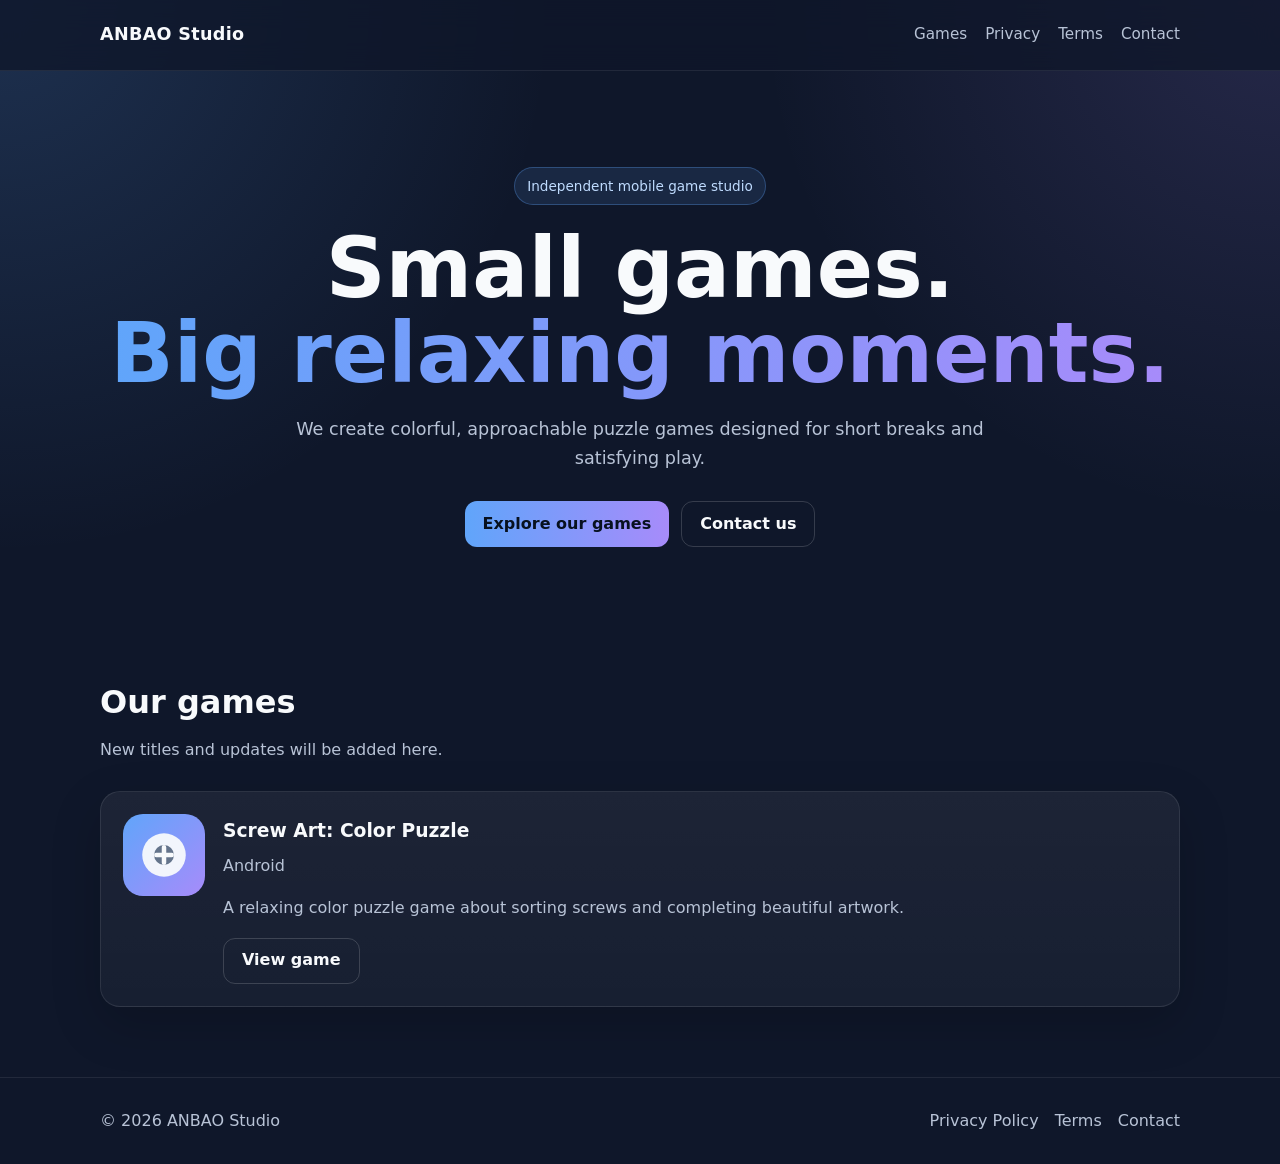
==== index.html @ 6f1c0e76 "Add files via upload" ====
<!doctype html>
<html lang="en">
<head>
  <meta charset="utf-8">
  <meta name="viewport" content="width=device-width,initial-scale=1">
  <meta name="description" content="ANBAO Studio creates relaxing mobile puzzle games.">
  <title>ANBAO Studio</title>
  <link rel="stylesheet" href="assets/style.css">
  <script src="config.js"></script>
</head>
<body>
<header>
  <div class="wrap nav">
    <a class="brand" href="index.html" data-studio>ANBAO Studio</a>
    <nav>
      <a href="index.html#games-section">Games</a>
      <a href="privacy.html">Privacy</a>
      <a href="terms.html">Terms</a>
      <a href="contact.html">Contact</a>
    </nav>
  </div>
</header>
<main>
  <section class="hero">
    <div class="wrap">
      <span class="badge">Independent mobile game studio</span>
      <h1>Small games.<br><span class="gradient">Big relaxing moments.</span></h1>
      <p class="lead">We create colorful, approachable puzzle games designed for short breaks and satisfying play.</p>
      <div class="actions">
        <a class="btn" href="#games-section">Explore our games</a>
        <a class="btn secondary" href="contact.html">Contact us</a>
      </div>
    </div>
  </section>

  <section id="games-section">
    <div class="wrap">
      <h2 class="section-title">Our games</h2>
      <p class="section-sub">New titles and updates will be added here.</p>
      <div class="grid" id="games"></div>
    </div>
  </section>
</main>
<footer>
  <div class="wrap footer-row">
    <div>© <span data-year></span> <span data-studio>ANBAO Studio</span></div>
    <div class="footer-links">
      <a href="privacy.html">Privacy Policy</a>
      <a href="terms.html">Terms</a>
      <a href="contact.html">Contact</a>
    </div>
  </div>
</footer>
<script src="assets/main.js"></script>
</body>
</html>
---- assets/style.css ----
:root{
  --bg:#0f172a;
  --card:#172033;
  --soft:#23304a;
  --text:#f8fafc;
  --muted:#b8c3d6;
  --accent:#60a5fa;
  --accent2:#a78bfa;
  --max:1080px;
}
*{box-sizing:border-box}
html{scroll-behavior:smooth}
body{
  margin:0;
  font-family:Inter,ui-sans-serif,system-ui,-apple-system,BlinkMacSystemFont,"Segoe UI",sans-serif;
  background:
    radial-gradient(circle at top left,rgba(96,165,250,.18),transparent 32%),
    radial-gradient(circle at top right,rgba(167,139,250,.15),transparent 30%),
    var(--bg);
  color:var(--text);
  line-height:1.65;
}
a{color:inherit}
.wrap{width:min(calc(100% - 32px),var(--max));margin:auto}
header{
  position:sticky;top:0;z-index:10;
  backdrop-filter:blur(14px);
  background:rgba(15,23,42,.78);
  border-bottom:1px solid rgba(255,255,255,.08);
}
.nav{display:flex;align-items:center;justify-content:space-between;min-height:70px;gap:20px}
.brand{font-weight:800;text-decoration:none;font-size:1.1rem;letter-spacing:.3px}
nav{display:flex;gap:18px;flex-wrap:wrap}
nav a{text-decoration:none;color:var(--muted);font-size:.95rem}
nav a:hover{color:var(--text)}
.hero{padding:96px 0 72px;text-align:center}
.badge{
  display:inline-block;padding:7px 12px;border-radius:999px;
  background:rgba(96,165,250,.12);border:1px solid rgba(96,165,250,.3);
  color:#bfdbfe;font-size:.85rem
}
h1{font-size:clamp(2.5rem,7vw,5.2rem);line-height:1.02;margin:22px 0 18px}
.gradient{
  background:linear-gradient(90deg,var(--accent),var(--accent2));
  -webkit-background-clip:text;background-clip:text;color:transparent
}
.lead{max-width:720px;margin:0 auto;color:var(--muted);font-size:1.1rem}
.actions{display:flex;justify-content:center;gap:12px;flex-wrap:wrap;margin-top:28px}
.btn{
  display:inline-flex;align-items:center;justify-content:center;
  min-height:46px;padding:0 18px;border-radius:12px;text-decoration:none;font-weight:700;
  background:linear-gradient(90deg,var(--accent),var(--accent2));color:#07111f
}
.btn.secondary{background:transparent;color:var(--text);border:1px solid rgba(255,255,255,.16)}
section{padding:30px 0 70px}
.section-title{font-size:2rem;margin-bottom:8px}
.section-sub{color:var(--muted);margin-top:0}
.grid{display:grid;grid-template-columns:repeat(auto-fit,minmax(260px,1fr));gap:20px;margin-top:28px}
.card{
  background:linear-gradient(180deg,rgba(255,255,255,.06),rgba(255,255,255,.035));
  border:1px solid rgba(255,255,255,.09);
  border-radius:20px;padding:22px;box-shadow:0 18px 50px rgba(0,0,0,.18)
}
.game-card{display:flex;gap:18px;align-items:flex-start}
.game-icon{width:82px;height:82px;border-radius:20px;flex:0 0 auto}
.game-card h3{margin:2px 0 6px}
.muted{color:var(--muted)}
.page{padding:58px 0 90px}
.page h1{font-size:clamp(2.2rem,6vw,4rem);text-align:left}
.prose{max-width:820px}
.prose h2{margin-top:34px}
.prose p,.prose li{color:var(--muted)}
.code{
  background:#0b1220;border:1px solid rgba(255,255,255,.1);
  padding:14px;border-radius:12px;overflow:auto;font-family:ui-monospace,monospace
}
footer{border-top:1px solid rgba(255,255,255,.08);padding:30px 0;color:var(--muted)}
.footer-row{display:flex;justify-content:space-between;gap:20px;flex-wrap:wrap}
.footer-links{display:flex;gap:16px;flex-wrap:wrap}
.footer-links a{text-decoration:none}
.notice{
  padding:14px 16px;border-radius:14px;background:rgba(250,204,21,.08);
  border:1px solid rgba(250,204,21,.25);color:#fde68a
}
@media(max-width:640px){
  .nav{align-items:flex-start;padding:16px 0}
  nav{justify-content:flex-end}
  .hero{padding-top:72px}
}
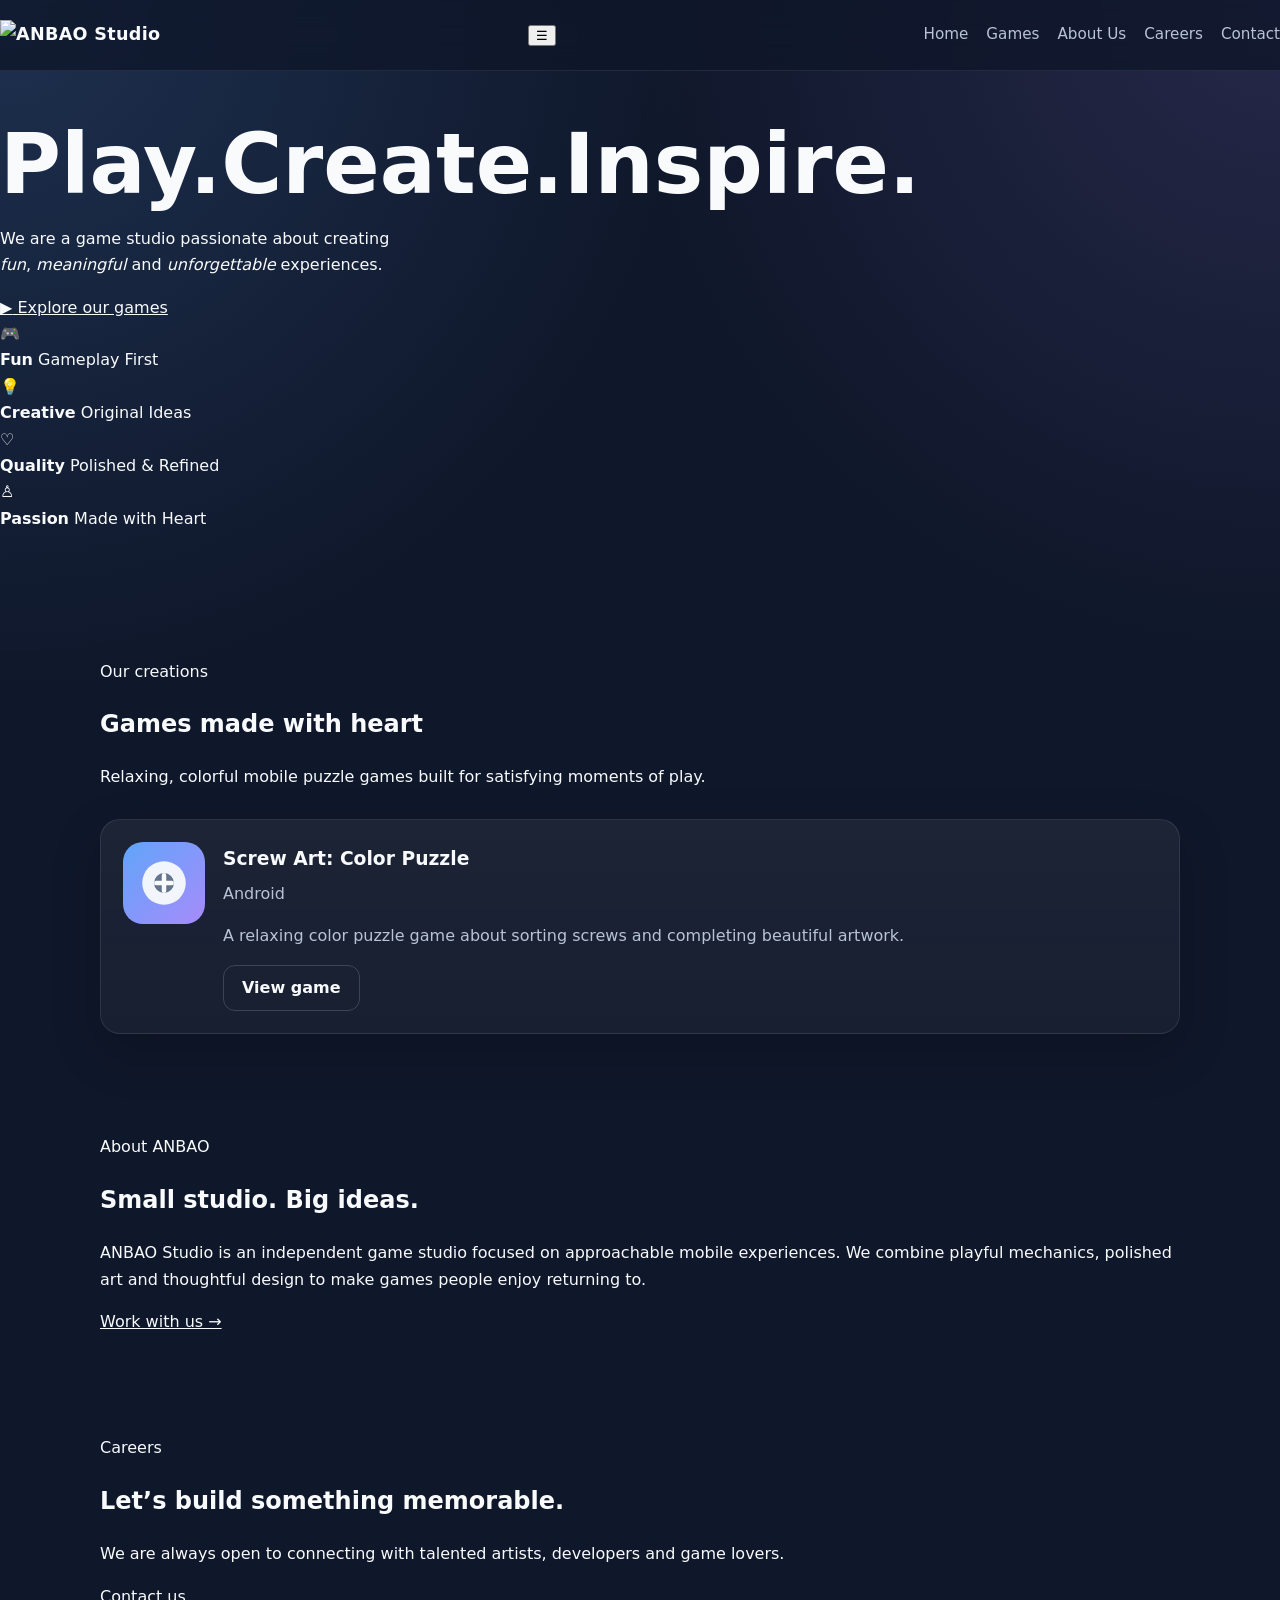
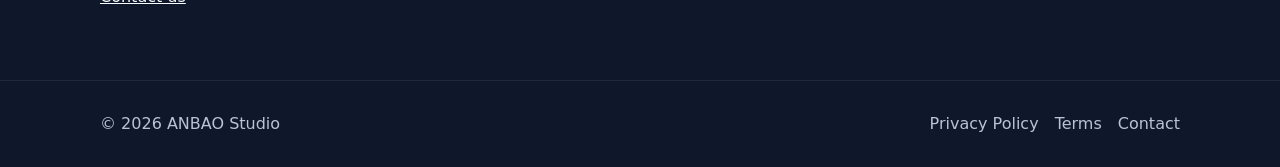
==== commit 1d846b10: "Add files via upload" ====
--- a/index.html
+++ b/index.html
@@ -3,44 +3,101 @@
 <head>
   <meta charset="utf-8">
   <meta name="viewport" content="width=device-width,initial-scale=1">
-  <meta name="description" content="ANBAO Studio creates relaxing mobile puzzle games.">
-  <title>ANBAO Studio</title>
+  <meta name="description" content="ANBAO Studio creates fun, meaningful and unforgettable mobile game experiences.">
+  <title>ANBAO Studio — Play. Create. Inspire.</title>
   <link rel="stylesheet" href="assets/style.css">
   <script src="config.js"></script>
 </head>
-<body>
-<header>
-  <div class="wrap nav">
-    <a class="brand" href="index.html" data-studio>ANBAO Studio</a>
-    <nav>
-      <a href="index.html#games-section">Games</a>
-      <a href="privacy.html">Privacy</a>
-      <a href="terms.html">Terms</a>
+<body class="home-page">
+<header class="site-header">
+  <div class="wide-wrap nav">
+    <a class="brand brand-image" href="index.html" aria-label="ANBAO Studio home">
+      <img src="assets/anbao-logo-banner.jpg" alt="ANBAO Studio">
+    </a>
+    <button class="menu-toggle" type="button" aria-label="Open menu" aria-expanded="false">☰</button>
+    <nav class="main-nav" aria-label="Main navigation">
+      <a class="active" href="#home">Home</a>
+      <a href="#games-section">Games</a>
+      <a href="#about">About Us</a>
+      <a href="#careers">Careers</a>
       <a href="contact.html">Contact</a>
     </nav>
   </div>
 </header>
+
 <main>
-  <section class="hero">
-    <div class="wrap">
-      <span class="badge">Independent mobile game studio</span>
-      <h1>Small games.<br><span class="gradient">Big relaxing moments.</span></h1>
-      <p class="lead">We create colorful, approachable puzzle games designed for short breaks and satisfying play.</p>
-      <div class="actions">
-        <a class="btn" href="#games-section">Explore our games</a>
-        <a class="btn secondary" href="contact.html">Contact us</a>
+  <section class="studio-hero" id="home">
+    <div class="wide-wrap hero-layout">
+      <div class="hero-copy">
+        <h1><span>Play.</span><strong>Create.</strong><span>Inspire.</span></h1>
+        <p>We are a game studio passionate about creating<br><em>fun</em>, <em>meaningful</em> and <em>unforgettable</em> experiences.</p>
+        <a class="gold-button" href="#games-section"><span class="play-icon">▶</span> Explore our games</a>
+
+        <div class="values" aria-label="Studio values">
+          <div class="value-item">
+            <div class="value-icon">🎮</div>
+            <b>Fun</b>
+            <span>Gameplay First</span>
+          </div>
+          <div class="value-item">
+            <div class="value-icon">💡</div>
+            <b>Creative</b>
+            <span>Original Ideas</span>
+          </div>
+          <div class="value-item">
+            <div class="value-icon">♡</div>
+            <b>Quality</b>
+            <span>Polished & Refined</span>
+          </div>
+          <div class="value-item">
+            <div class="value-icon">♙</div>
+            <b>Passion</b>
+            <span>Made with Heart</span>
+          </div>
+        </div>
+      </div>
+      <div class="hero-visual" aria-hidden="true">
+        <img src="assets/hero-art.jpg" alt="">
       </div>
     </div>
   </section>
 
-  <section id="games-section">
+  <section class="content-section games-section" id="games-section">
     <div class="wrap">
-      <h2 class="section-title">Our games</h2>
-      <p class="section-sub">New titles and updates will be added here.</p>
+      <div class="section-heading">
+        <span class="eyebrow">Our creations</span>
+        <h2>Games made with heart</h2>
+        <p>Relaxing, colorful mobile puzzle games built for satisfying moments of play.</p>
+      </div>
       <div class="grid" id="games"></div>
     </div>
   </section>
+
+  <section class="content-section about-section" id="about">
+    <div class="wrap two-column">
+      <div>
+        <span class="eyebrow">About ANBAO</span>
+        <h2>Small studio. Big ideas.</h2>
+      </div>
+      <div>
+        <p>ANBAO Studio is an independent game studio focused on approachable mobile experiences. We combine playful mechanics, polished art and thoughtful design to make games people enjoy returning to.</p>
+        <a class="text-link" href="contact.html">Work with us →</a>
+      </div>
+    </div>
+  </section>
+
+  <section class="content-section careers-section" id="careers">
+    <div class="wrap career-card">
+      <div>
+        <span class="eyebrow">Careers</span>
+        <h2>Let’s build something memorable.</h2>
+        <p>We are always open to connecting with talented artists, developers and game lovers.</p>
+      </div>
+      <a class="gold-button" href="contact.html">Contact us</a>
+    </div>
+  </section>
 </main>
+
 <footer>
   <div class="wrap footer-row">
     <div>© <span data-year></span> <span data-studio>ANBAO Studio</span></div>
@@ -53,4 +110,4 @@
 </footer>
 <script src="assets/main.js"></script>
 </body>
-</html>+</html>
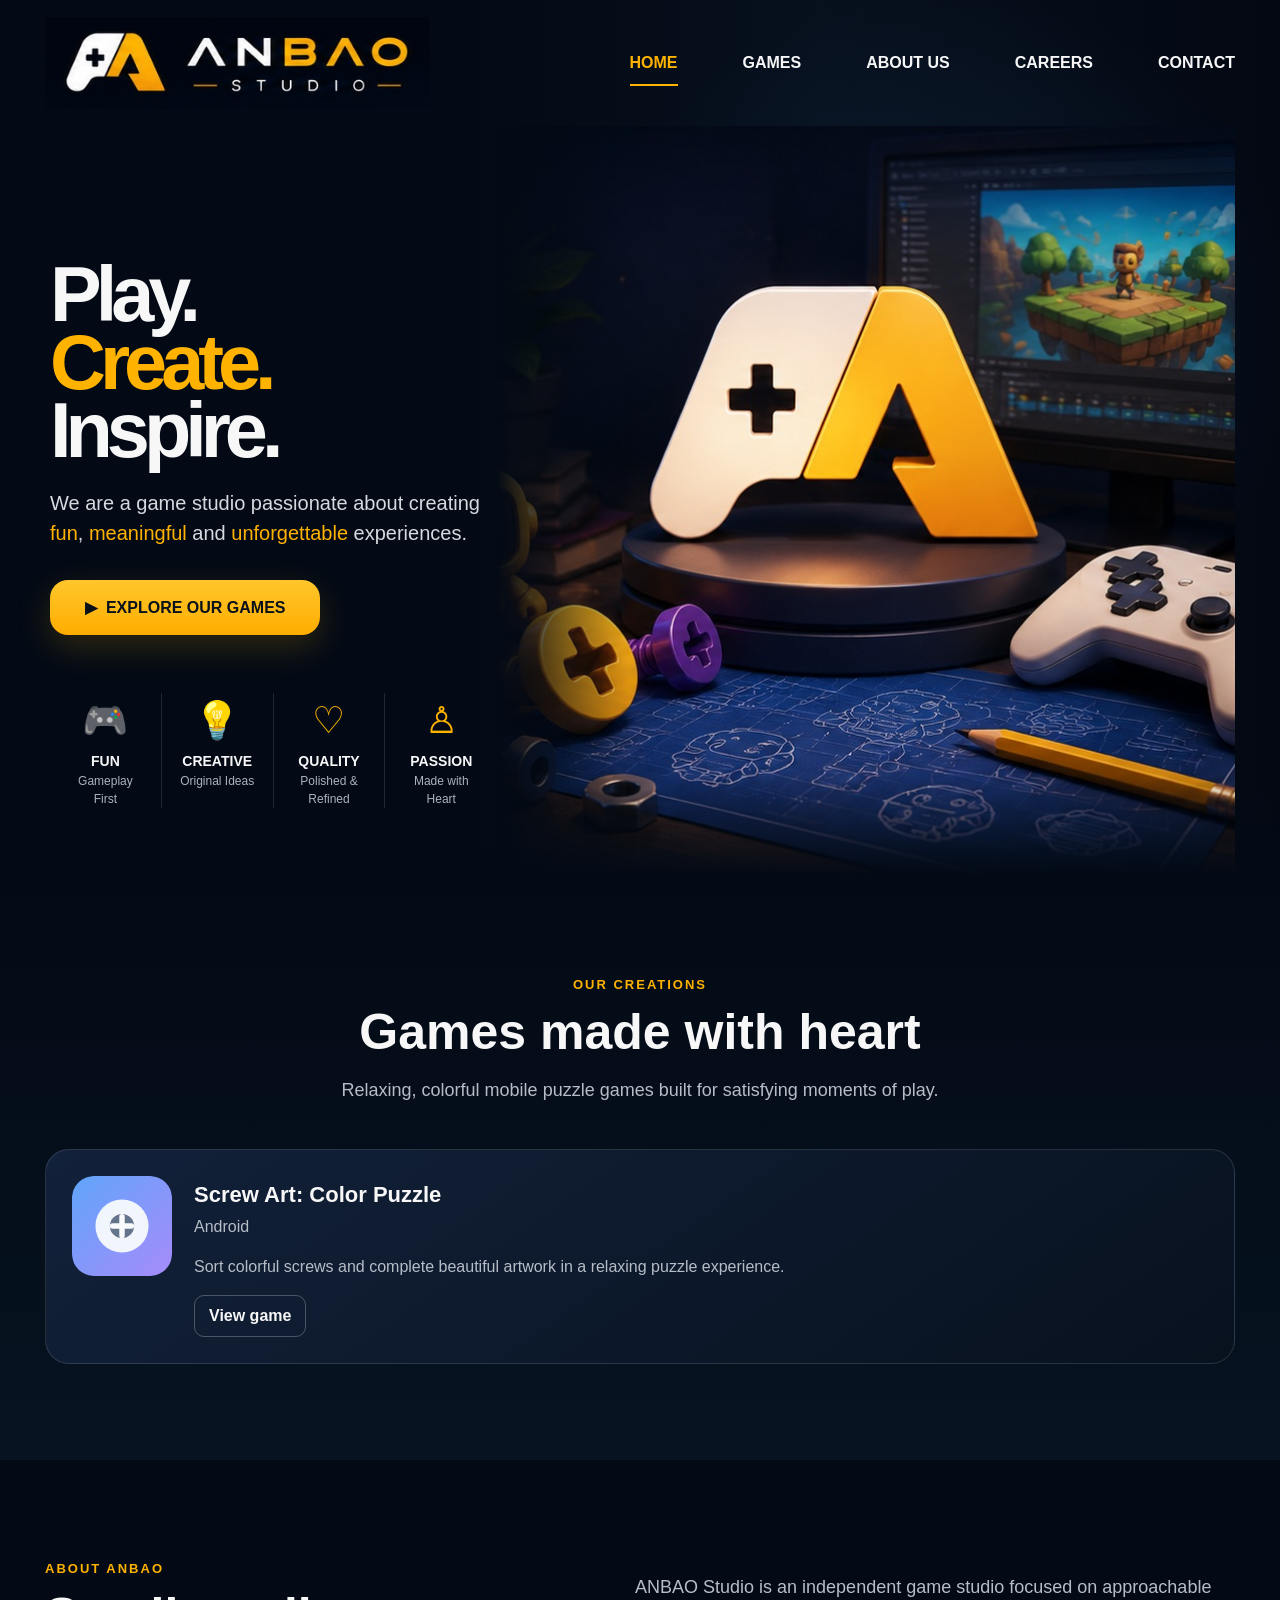
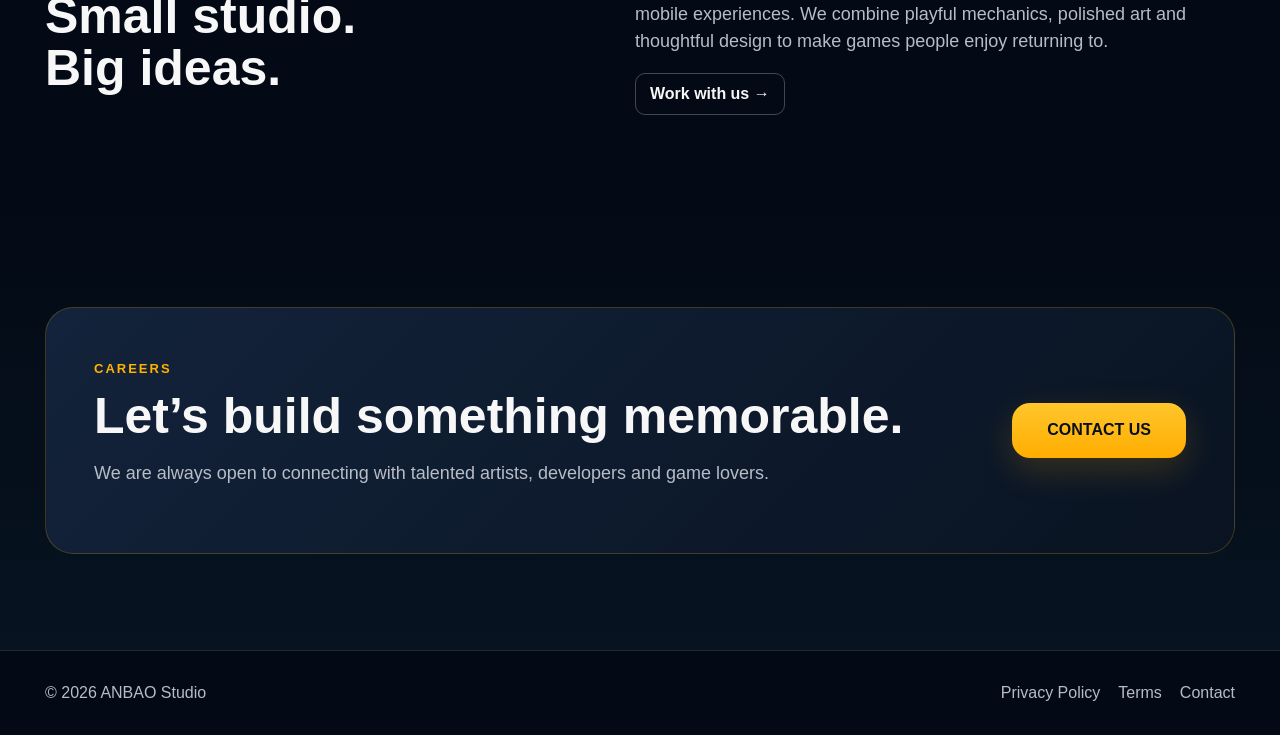
==== commit b2b8d849: "Add files via upload" ====
--- a/index.html
+++ b/index.html
@@ -1,113 +1,25 @@
 <!doctype html>
 <html lang="en">
 <head>
-  <meta charset="utf-8">
-  <meta name="viewport" content="width=device-width,initial-scale=1">
-  <meta name="description" content="ANBAO Studio creates fun, meaningful and unforgettable mobile game experiences.">
-  <title>ANBAO Studio — Play. Create. Inspire.</title>
-  <link rel="stylesheet" href="assets/style.css">
-  <script src="config.js"></script>
+<meta charset="utf-8">
+<meta name="viewport" content="width=device-width, initial-scale=1">
+<meta name="description" content="ANBAO Studio creates fun, meaningful and unforgettable mobile game experiences.">
+<title>ANBAO Studio — Play. Create. Inspire.</title>
+<style>
+:root{--navy:#030a15;--navy2:#071120;--gold:#ffb300;--gold2:#ffc329;--white:#f7f7f8;--muted:#b7bdc7;--line:rgba(255,255,255,.12);--max:1680px}*{box-sizing:border-box}html{scroll-behavior:smooth}body{margin:0;background:var(--navy);color:var(--white);font-family:Arial,Helvetica,sans-serif;line-height:1.5}img{display:block;max-width:100%}a{color:inherit}.shell{width:min(calc(100% - 90px),var(--max));margin:auto}.header{position:absolute;top:0;left:0;right:0;z-index:20}.nav{height:126px;display:flex;align-items:center;justify-content:space-between}.logo{width:385px}.logo img{width:100%}.links{display:flex;gap:65px;align-items:center;text-transform:uppercase;font-weight:700;font-size:16px}.links a{text-decoration:none;padding:16px 0;position:relative}.links a:hover,.links a.active{color:var(--gold)}.links a.active:after{content:"";position:absolute;left:0;right:0;bottom:5px;height:2px;background:var(--gold)}.menu{display:none;background:none;border:1px solid var(--line);color:white;border-radius:8px;font-size:24px;padding:5px 10px}.hero{min-height:866px;position:relative;overflow:hidden;background:radial-gradient(circle at 74% 38%,rgba(30,67,110,.28),transparent 32%),linear-gradient(90deg,#030a15 0%,#030a15 36%,#07101d 64%,#030812 100%)}.hero:after{content:"";position:absolute;inset:auto 0 0;height:100px;background:linear-gradient(transparent,var(--navy))}.hero-grid{min-height:866px;display:grid;grid-template-columns:38% 62%;align-items:end;padding-top:126px}.copy{padding:42px 0 68px 5px;z-index:3}.copy h1{margin:0 0 24px;font-size:clamp(72px,6.05vw,116px);line-height:.88;letter-spacing:-6px;font-weight:900}.copy h1 span{display:block}.copy h1 .gold{color:var(--gold)}.copy p{font-size:20px;color:#d7d9df;margin:0 0 32px}.copy p em{font-style:normal;color:var(--gold)}.cta{display:inline-flex;gap:14px;align-items:center;justify-content:center;text-decoration:none;text-transform:uppercase;font-weight:900;color:#08101a;background:linear-gradient(#ffc62c,#ffad00);border-radius:18px;min-height:55px;padding:0 35px;box-shadow:0 12px 35px rgba(255,179,0,.18)}.values{display:grid;grid-template-columns:repeat(4,1fr);margin-top:58px;max-width:640px}.value{text-align:center;padding:0 18px;border-right:1px solid var(--line)}.value:last-child{border:0}.icon{height:48px;display:grid;place-items:center;font-size:37px;color:var(--gold);margin-bottom:10px}.value b{display:block;text-transform:uppercase;font-size:14px}.value small{display:block;color:#abb3bf;font-size:12px}.visual{height:750px;align-self:end;position:relative;overflow:hidden}.visual:before{content:"";position:absolute;z-index:2;inset:0 auto 0 0;width:18%;background:linear-gradient(90deg,#030a15,transparent)}.visual img{width:100%;height:100%;object-fit:cover;object-position:center bottom}.section{padding:96px 0}.section.dark{background:linear-gradient(180deg,var(--navy),#071321)}.title{text-align:center;max-width:720px;margin:0 auto 45px}.kicker{color:var(--gold);text-transform:uppercase;letter-spacing:2px;font-size:13px;font-weight:800}.title h2,.split h2,.career h2{font-size:50px;line-height:1.05;margin:10px 0 16px}.title p,.split p,.career p{color:var(--muted);font-size:18px}.games{display:grid;grid-template-columns:repeat(auto-fit,minmax(300px,1fr));gap:24px}.card{padding:26px;border-radius:24px;background:linear-gradient(145deg,#12213a,#08111e);border:1px solid var(--line);display:flex;gap:22px}.card img{width:100px;height:100px;border-radius:22px}.card h3{font-size:22px;margin:2px 0 4px}.muted{color:var(--muted)}.smallbtn{display:inline-flex;text-decoration:none;border:1px solid rgba(255,255,255,.25);border-radius:10px;padding:8px 14px;font-weight:700}.split{display:grid;grid-template-columns:1fr 1.2fr;gap:90px}.career{display:flex;align-items:center;justify-content:space-between;gap:40px;background:linear-gradient(135deg,#13233b,#091321);border:1px solid rgba(255,179,0,.22);border-radius:28px;padding:48px}.footer{padding:30px 0;border-top:1px solid var(--line);color:var(--muted)}.footer-row{display:flex;justify-content:space-between;gap:25px;flex-wrap:wrap}.footer a{text-decoration:none;margin-left:18px}
+@media(max-width:1100px){.shell{width:min(calc(100% - 40px),var(--max))}.links{gap:28px}.logo{width:300px}.hero-grid{grid-template-columns:46% 54%}.copy h1{font-size:72px;letter-spacing:-4px}.values{grid-template-columns:repeat(2,1fr);gap:22px}.value:nth-child(2){border:0}}
+@media(max-width:800px){.header{position:fixed;background:rgba(3,10,21,.94);backdrop-filter:blur(12px)}.nav{height:78px}.logo{width:240px}.menu{display:block}.links{display:none;position:absolute;top:78px;left:0;right:0;padding:15px 22px;background:#06111f;flex-direction:column;align-items:flex-start;gap:0}.links.open{display:flex}.links a{width:100%;padding:13px 0}.hero{min-height:auto}.hero-grid{display:block;min-height:auto;padding-top:78px}.copy{text-align:center;padding:65px 0 40px}.copy h1{font-size:clamp(58px,17vw,92px);letter-spacing:-4px}.copy p{font-size:17px}.values{margin:48px auto 0}.visual{height:490px;margin:0 -20px}.visual:before{display:none}.split{grid-template-columns:1fr;gap:16px}.career{display:block}.career .cta{margin-top:18px}.title h2,.split h2,.career h2{font-size:38px}}
+@media(max-width:520px){.shell{width:calc(100% - 28px)}.logo{width:210px}.copy h1{font-size:56px;letter-spacing:-3px}.cta{width:100%;padding:0 18px}.visual{height:350px;margin:0 -14px}.values{gap:12px}.value{padding:0 7px}.value small{font-size:11px}.section{padding:70px 0}.card{display:block}.career{padding:30px}}
+</style>
 </head>
-<body class="home-page">
-<header class="site-header">
-  <div class="wide-wrap nav">
-    <a class="brand brand-image" href="index.html" aria-label="ANBAO Studio home">
-      <img src="assets/anbao-logo-banner.jpg" alt="ANBAO Studio">
-    </a>
-    <button class="menu-toggle" type="button" aria-label="Open menu" aria-expanded="false">☰</button>
-    <nav class="main-nav" aria-label="Main navigation">
-      <a class="active" href="#home">Home</a>
-      <a href="#games-section">Games</a>
-      <a href="#about">About Us</a>
-      <a href="#careers">Careers</a>
-      <a href="contact.html">Contact</a>
-    </nav>
-  </div>
-</header>
-
+<body>
+<header class="header"><div class="shell nav"><a class="logo" href="#home"><img src="assets/anbao-logo-banner.jpg" alt="ANBAO Studio"></a><button class="menu" aria-label="Open menu">☰</button><nav class="links"><a class="active" href="#home">Home</a><a href="#games">Games</a><a href="#about">About Us</a><a href="#careers">Careers</a><a href="contact.html">Contact</a></nav></div></header>
 <main>
-  <section class="studio-hero" id="home">
-    <div class="wide-wrap hero-layout">
-      <div class="hero-copy">
-        <h1><span>Play.</span><strong>Create.</strong><span>Inspire.</span></h1>
-        <p>We are a game studio passionate about creating<br><em>fun</em>, <em>meaningful</em> and <em>unforgettable</em> experiences.</p>
-        <a class="gold-button" href="#games-section"><span class="play-icon">▶</span> Explore our games</a>
-
-        <div class="values" aria-label="Studio values">
-          <div class="value-item">
-            <div class="value-icon">🎮</div>
-            <b>Fun</b>
-            <span>Gameplay First</span>
-          </div>
-          <div class="value-item">
-            <div class="value-icon">💡</div>
-            <b>Creative</b>
-            <span>Original Ideas</span>
-          </div>
-          <div class="value-item">
-            <div class="value-icon">♡</div>
-            <b>Quality</b>
-            <span>Polished & Refined</span>
-          </div>
-          <div class="value-item">
-            <div class="value-icon">♙</div>
-            <b>Passion</b>
-            <span>Made with Heart</span>
-          </div>
-        </div>
-      </div>
-      <div class="hero-visual" aria-hidden="true">
-        <img src="assets/hero-art.jpg" alt="">
-      </div>
-    </div>
-  </section>
-
-  <section class="content-section games-section" id="games-section">
-    <div class="wrap">
-      <div class="section-heading">
-        <span class="eyebrow">Our creations</span>
-        <h2>Games made with heart</h2>
-        <p>Relaxing, colorful mobile puzzle games built for satisfying moments of play.</p>
-      </div>
-      <div class="grid" id="games"></div>
-    </div>
-  </section>
-
-  <section class="content-section about-section" id="about">
-    <div class="wrap two-column">
-      <div>
-        <span class="eyebrow">About ANBAO</span>
-        <h2>Small studio. Big ideas.</h2>
-      </div>
-      <div>
-        <p>ANBAO Studio is an independent game studio focused on approachable mobile experiences. We combine playful mechanics, polished art and thoughtful design to make games people enjoy returning to.</p>
-        <a class="text-link" href="contact.html">Work with us →</a>
-      </div>
-    </div>
-  </section>
-
-  <section class="content-section careers-section" id="careers">
-    <div class="wrap career-card">
-      <div>
-        <span class="eyebrow">Careers</span>
-        <h2>Let’s build something memorable.</h2>
-        <p>We are always open to connecting with talented artists, developers and game lovers.</p>
-      </div>
-      <a class="gold-button" href="contact.html">Contact us</a>
-    </div>
-  </section>
+<section class="hero" id="home"><div class="shell hero-grid"><div class="copy"><h1><span>Play.</span><span class="gold">Create.</span><span>Inspire.</span></h1><p>We are a game studio passionate about creating<br><em>fun</em>, <em>meaningful</em> and <em>unforgettable</em> experiences.</p><a class="cta" href="#games">▶&nbsp; Explore our games</a><div class="values"><div class="value"><div class="icon">🎮</div><b>Fun</b><small>Gameplay First</small></div><div class="value"><div class="icon">💡</div><b>Creative</b><small>Original Ideas</small></div><div class="value"><div class="icon">♡</div><b>Quality</b><small>Polished & Refined</small></div><div class="value"><div class="icon">♙</div><b>Passion</b><small>Made with Heart</small></div></div></div><div class="visual"><img src="assets/hero-art.jpg" alt="ANBAO Studio game development workspace"></div></div></section>
+<section class="section dark" id="games"><div class="shell"><div class="title"><span class="kicker">Our creations</span><h2>Games made with heart</h2><p>Relaxing, colorful mobile puzzle games built for satisfying moments of play.</p></div><div class="games"><article class="card"><img src="assets/screw-art-icon.svg" alt="Screw Art icon"><div><h3>Screw Art: Color Puzzle</h3><div class="muted">Android</div><p class="muted">Sort colorful screws and complete beautiful artwork in a relaxing puzzle experience.</p><a class="smallbtn" href="games/screw-art.html">View game</a></div></article></div></div></section>
+<section class="section" id="about"><div class="shell split"><div><span class="kicker">About ANBAO</span><h2>Small studio.<br>Big ideas.</h2></div><div><p>ANBAO Studio is an independent game studio focused on approachable mobile experiences. We combine playful mechanics, polished art and thoughtful design to make games people enjoy returning to.</p><a class="smallbtn" href="contact.html">Work with us →</a></div></div></section>
+<section class="section dark" id="careers"><div class="shell career"><div><span class="kicker">Careers</span><h2>Let’s build something memorable.</h2><p>We are always open to connecting with talented artists, developers and game lovers.</p></div><a class="cta" href="contact.html">Contact us</a></div></section>
 </main>
-
-<footer>
-  <div class="wrap footer-row">
-    <div>© <span data-year></span> <span data-studio>ANBAO Studio</span></div>
-    <div class="footer-links">
-      <a href="privacy.html">Privacy Policy</a>
-      <a href="terms.html">Terms</a>
-      <a href="contact.html">Contact</a>
-    </div>
-  </div>
-</footer>
-<script src="assets/main.js"></script>
-</body>
-</html>
+<footer class="footer"><div class="shell footer-row"><div>© <span id="year"></span> ANBAO Studio</div><div><a href="privacy.html">Privacy Policy</a><a href="terms.html">Terms</a><a href="contact.html">Contact</a></div></div></footer>
+<script>document.getElementById('year').textContent=new Date().getFullYear();const b=document.querySelector('.menu'),n=document.querySelector('.links');b.addEventListener('click',()=>n.classList.toggle('open'));n.querySelectorAll('a').forEach(a=>a.addEventListener('click',()=>n.classList.remove('open')));</script>
+</body></html>
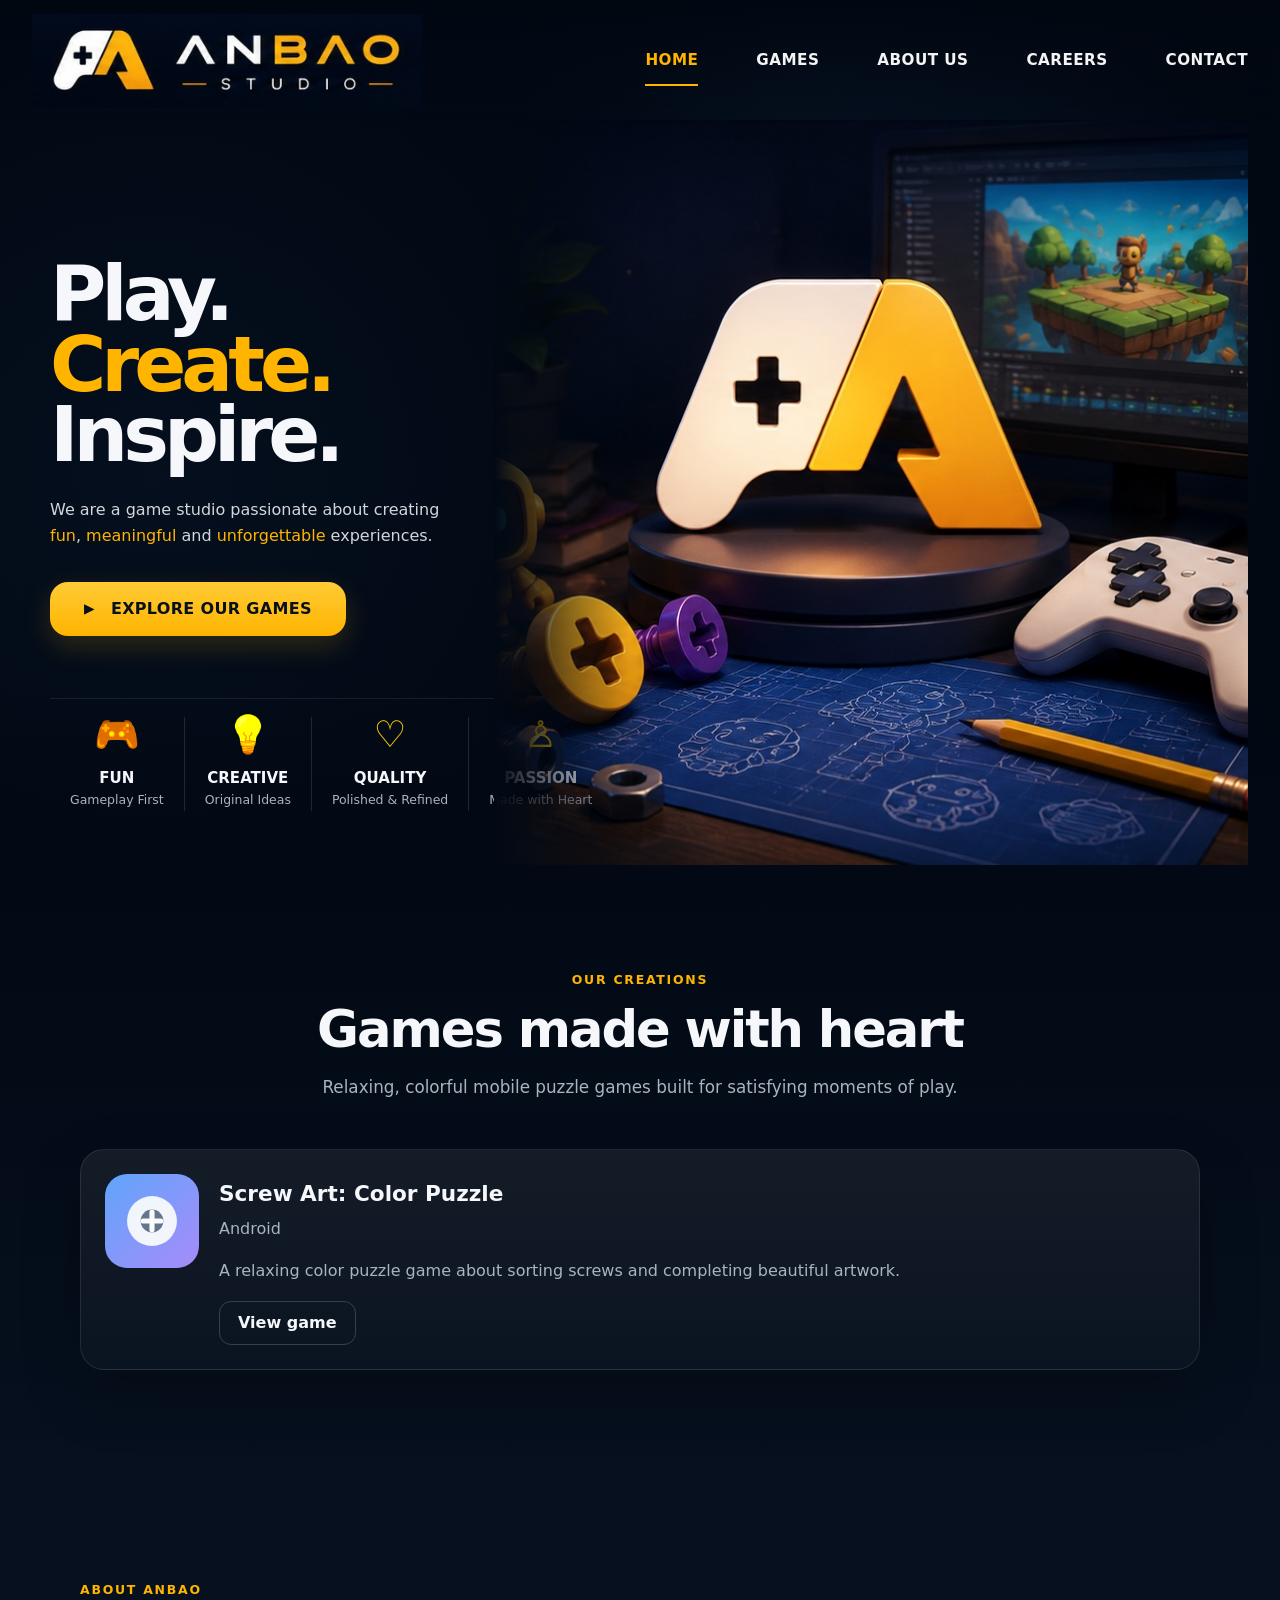
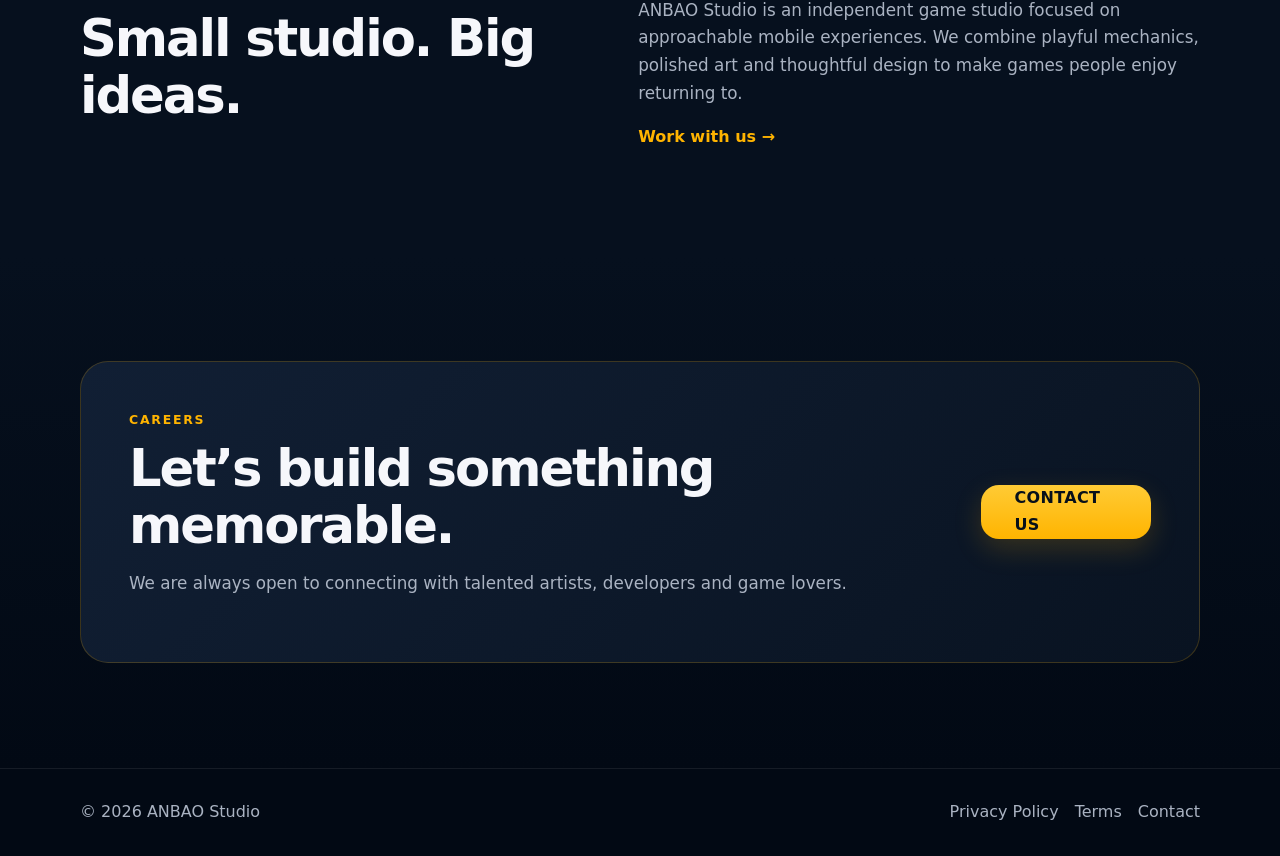
==== commit 4494fd1c: "Add files via upload" ====
--- a/index.html
+++ b/index.html
@@ -1,25 +1,113 @@
 <!doctype html>
 <html lang="en">
 <head>
-<meta charset="utf-8">
-<meta name="viewport" content="width=device-width, initial-scale=1">
-<meta name="description" content="ANBAO Studio creates fun, meaningful and unforgettable mobile game experiences.">
-<title>ANBAO Studio — Play. Create. Inspire.</title>
-<style>
-:root{--navy:#030a15;--navy2:#071120;--gold:#ffb300;--gold2:#ffc329;--white:#f7f7f8;--muted:#b7bdc7;--line:rgba(255,255,255,.12);--max:1680px}*{box-sizing:border-box}html{scroll-behavior:smooth}body{margin:0;background:var(--navy);color:var(--white);font-family:Arial,Helvetica,sans-serif;line-height:1.5}img{display:block;max-width:100%}a{color:inherit}.shell{width:min(calc(100% - 90px),var(--max));margin:auto}.header{position:absolute;top:0;left:0;right:0;z-index:20}.nav{height:126px;display:flex;align-items:center;justify-content:space-between}.logo{width:385px}.logo img{width:100%}.links{display:flex;gap:65px;align-items:center;text-transform:uppercase;font-weight:700;font-size:16px}.links a{text-decoration:none;padding:16px 0;position:relative}.links a:hover,.links a.active{color:var(--gold)}.links a.active:after{content:"";position:absolute;left:0;right:0;bottom:5px;height:2px;background:var(--gold)}.menu{display:none;background:none;border:1px solid var(--line);color:white;border-radius:8px;font-size:24px;padding:5px 10px}.hero{min-height:866px;position:relative;overflow:hidden;background:radial-gradient(circle at 74% 38%,rgba(30,67,110,.28),transparent 32%),linear-gradient(90deg,#030a15 0%,#030a15 36%,#07101d 64%,#030812 100%)}.hero:after{content:"";position:absolute;inset:auto 0 0;height:100px;background:linear-gradient(transparent,var(--navy))}.hero-grid{min-height:866px;display:grid;grid-template-columns:38% 62%;align-items:end;padding-top:126px}.copy{padding:42px 0 68px 5px;z-index:3}.copy h1{margin:0 0 24px;font-size:clamp(72px,6.05vw,116px);line-height:.88;letter-spacing:-6px;font-weight:900}.copy h1 span{display:block}.copy h1 .gold{color:var(--gold)}.copy p{font-size:20px;color:#d7d9df;margin:0 0 32px}.copy p em{font-style:normal;color:var(--gold)}.cta{display:inline-flex;gap:14px;align-items:center;justify-content:center;text-decoration:none;text-transform:uppercase;font-weight:900;color:#08101a;background:linear-gradient(#ffc62c,#ffad00);border-radius:18px;min-height:55px;padding:0 35px;box-shadow:0 12px 35px rgba(255,179,0,.18)}.values{display:grid;grid-template-columns:repeat(4,1fr);margin-top:58px;max-width:640px}.value{text-align:center;padding:0 18px;border-right:1px solid var(--line)}.value:last-child{border:0}.icon{height:48px;display:grid;place-items:center;font-size:37px;color:var(--gold);margin-bottom:10px}.value b{display:block;text-transform:uppercase;font-size:14px}.value small{display:block;color:#abb3bf;font-size:12px}.visual{height:750px;align-self:end;position:relative;overflow:hidden}.visual:before{content:"";position:absolute;z-index:2;inset:0 auto 0 0;width:18%;background:linear-gradient(90deg,#030a15,transparent)}.visual img{width:100%;height:100%;object-fit:cover;object-position:center bottom}.section{padding:96px 0}.section.dark{background:linear-gradient(180deg,var(--navy),#071321)}.title{text-align:center;max-width:720px;margin:0 auto 45px}.kicker{color:var(--gold);text-transform:uppercase;letter-spacing:2px;font-size:13px;font-weight:800}.title h2,.split h2,.career h2{font-size:50px;line-height:1.05;margin:10px 0 16px}.title p,.split p,.career p{color:var(--muted);font-size:18px}.games{display:grid;grid-template-columns:repeat(auto-fit,minmax(300px,1fr));gap:24px}.card{padding:26px;border-radius:24px;background:linear-gradient(145deg,#12213a,#08111e);border:1px solid var(--line);display:flex;gap:22px}.card img{width:100px;height:100px;border-radius:22px}.card h3{font-size:22px;margin:2px 0 4px}.muted{color:var(--muted)}.smallbtn{display:inline-flex;text-decoration:none;border:1px solid rgba(255,255,255,.25);border-radius:10px;padding:8px 14px;font-weight:700}.split{display:grid;grid-template-columns:1fr 1.2fr;gap:90px}.career{display:flex;align-items:center;justify-content:space-between;gap:40px;background:linear-gradient(135deg,#13233b,#091321);border:1px solid rgba(255,179,0,.22);border-radius:28px;padding:48px}.footer{padding:30px 0;border-top:1px solid var(--line);color:var(--muted)}.footer-row{display:flex;justify-content:space-between;gap:25px;flex-wrap:wrap}.footer a{text-decoration:none;margin-left:18px}
-@media(max-width:1100px){.shell{width:min(calc(100% - 40px),var(--max))}.links{gap:28px}.logo{width:300px}.hero-grid{grid-template-columns:46% 54%}.copy h1{font-size:72px;letter-spacing:-4px}.values{grid-template-columns:repeat(2,1fr);gap:22px}.value:nth-child(2){border:0}}
-@media(max-width:800px){.header{position:fixed;background:rgba(3,10,21,.94);backdrop-filter:blur(12px)}.nav{height:78px}.logo{width:240px}.menu{display:block}.links{display:none;position:absolute;top:78px;left:0;right:0;padding:15px 22px;background:#06111f;flex-direction:column;align-items:flex-start;gap:0}.links.open{display:flex}.links a{width:100%;padding:13px 0}.hero{min-height:auto}.hero-grid{display:block;min-height:auto;padding-top:78px}.copy{text-align:center;padding:65px 0 40px}.copy h1{font-size:clamp(58px,17vw,92px);letter-spacing:-4px}.copy p{font-size:17px}.values{margin:48px auto 0}.visual{height:490px;margin:0 -20px}.visual:before{display:none}.split{grid-template-columns:1fr;gap:16px}.career{display:block}.career .cta{margin-top:18px}.title h2,.split h2,.career h2{font-size:38px}}
-@media(max-width:520px){.shell{width:calc(100% - 28px)}.logo{width:210px}.copy h1{font-size:56px;letter-spacing:-3px}.cta{width:100%;padding:0 18px}.visual{height:350px;margin:0 -14px}.values{gap:12px}.value{padding:0 7px}.value small{font-size:11px}.section{padding:70px 0}.card{display:block}.career{padding:30px}}
-</style>
+  <meta charset="utf-8">
+  <meta name="viewport" content="width=device-width,initial-scale=1">
+  <meta name="description" content="ANBAO Studio creates fun, meaningful and unforgettable mobile game experiences.">
+  <title>ANBAO Studio — Play. Create. Inspire.</title>
+  <link rel="stylesheet" href="assets/style.css">
+  <script src="config.js"></script>
 </head>
-<body>
-<header class="header"><div class="shell nav"><a class="logo" href="#home"><img src="assets/anbao-logo-banner.jpg" alt="ANBAO Studio"></a><button class="menu" aria-label="Open menu">☰</button><nav class="links"><a class="active" href="#home">Home</a><a href="#games">Games</a><a href="#about">About Us</a><a href="#careers">Careers</a><a href="contact.html">Contact</a></nav></div></header>
+<body class="home-page">
+<header class="site-header">
+  <div class="wide-wrap nav">
+    <a class="brand brand-image" href="index.html" aria-label="ANBAO Studio home">
+      <img src="assets/anbao-logo-banner.jpg" alt="ANBAO Studio">
+    </a>
+    <button class="menu-toggle" type="button" aria-label="Open menu" aria-expanded="false">☰</button>
+    <nav class="main-nav" aria-label="Main navigation">
+      <a class="active" href="#home">Home</a>
+      <a href="#games-section">Games</a>
+      <a href="#about">About Us</a>
+      <a href="#careers">Careers</a>
+      <a href="contact.html">Contact</a>
+    </nav>
+  </div>
+</header>
+
 <main>
-<section class="hero" id="home"><div class="shell hero-grid"><div class="copy"><h1><span>Play.</span><span class="gold">Create.</span><span>Inspire.</span></h1><p>We are a game studio passionate about creating<br><em>fun</em>, <em>meaningful</em> and <em>unforgettable</em> experiences.</p><a class="cta" href="#games">▶&nbsp; Explore our games</a><div class="values"><div class="value"><div class="icon">🎮</div><b>Fun</b><small>Gameplay First</small></div><div class="value"><div class="icon">💡</div><b>Creative</b><small>Original Ideas</small></div><div class="value"><div class="icon">♡</div><b>Quality</b><small>Polished & Refined</small></div><div class="value"><div class="icon">♙</div><b>Passion</b><small>Made with Heart</small></div></div></div><div class="visual"><img src="assets/hero-art.jpg" alt="ANBAO Studio game development workspace"></div></div></section>
-<section class="section dark" id="games"><div class="shell"><div class="title"><span class="kicker">Our creations</span><h2>Games made with heart</h2><p>Relaxing, colorful mobile puzzle games built for satisfying moments of play.</p></div><div class="games"><article class="card"><img src="assets/screw-art-icon.svg" alt="Screw Art icon"><div><h3>Screw Art: Color Puzzle</h3><div class="muted">Android</div><p class="muted">Sort colorful screws and complete beautiful artwork in a relaxing puzzle experience.</p><a class="smallbtn" href="games/screw-art.html">View game</a></div></article></div></div></section>
-<section class="section" id="about"><div class="shell split"><div><span class="kicker">About ANBAO</span><h2>Small studio.<br>Big ideas.</h2></div><div><p>ANBAO Studio is an independent game studio focused on approachable mobile experiences. We combine playful mechanics, polished art and thoughtful design to make games people enjoy returning to.</p><a class="smallbtn" href="contact.html">Work with us →</a></div></div></section>
-<section class="section dark" id="careers"><div class="shell career"><div><span class="kicker">Careers</span><h2>Let’s build something memorable.</h2><p>We are always open to connecting with talented artists, developers and game lovers.</p></div><a class="cta" href="contact.html">Contact us</a></div></section>
+  <section class="studio-hero" id="home">
+    <div class="wide-wrap hero-layout">
+      <div class="hero-copy">
+        <h1><span>Play.</span><strong>Create.</strong><span>Inspire.</span></h1>
+        <p>We are a game studio passionate about creating<br><em>fun</em>, <em>meaningful</em> and <em>unforgettable</em> experiences.</p>
+        <a class="gold-button" href="#games-section"><span class="play-icon">▶</span> Explore our games</a>
+
+        <div class="values" aria-label="Studio values">
+          <div class="value-item">
+            <div class="value-icon">🎮</div>
+            <b>Fun</b>
+            <span>Gameplay First</span>
+          </div>
+          <div class="value-item">
+            <div class="value-icon">💡</div>
+            <b>Creative</b>
+            <span>Original Ideas</span>
+          </div>
+          <div class="value-item">
+            <div class="value-icon">♡</div>
+            <b>Quality</b>
+            <span>Polished & Refined</span>
+          </div>
+          <div class="value-item">
+            <div class="value-icon">♙</div>
+            <b>Passion</b>
+            <span>Made with Heart</span>
+          </div>
+        </div>
+      </div>
+      <div class="hero-visual" aria-hidden="true">
+        <img src="assets/hero-art.jpg" alt="">
+      </div>
+    </div>
+  </section>
+
+  <section class="content-section games-section" id="games-section">
+    <div class="wrap">
+      <div class="section-heading">
+        <span class="eyebrow">Our creations</span>
+        <h2>Games made with heart</h2>
+        <p>Relaxing, colorful mobile puzzle games built for satisfying moments of play.</p>
+      </div>
+      <div class="grid" id="games"></div>
+    </div>
+  </section>
+
+  <section class="content-section about-section" id="about">
+    <div class="wrap two-column">
+      <div>
+        <span class="eyebrow">About ANBAO</span>
+        <h2>Small studio. Big ideas.</h2>
+      </div>
+      <div>
+        <p>ANBAO Studio is an independent game studio focused on approachable mobile experiences. We combine playful mechanics, polished art and thoughtful design to make games people enjoy returning to.</p>
+        <a class="text-link" href="contact.html">Work with us →</a>
+      </div>
+    </div>
+  </section>
+
+  <section class="content-section careers-section" id="careers">
+    <div class="wrap career-card">
+      <div>
+        <span class="eyebrow">Careers</span>
+        <h2>Let’s build something memorable.</h2>
+        <p>We are always open to connecting with talented artists, developers and game lovers.</p>
+      </div>
+      <a class="gold-button" href="contact.html">Contact us</a>
+    </div>
+  </section>
 </main>
-<footer class="footer"><div class="shell footer-row"><div>© <span id="year"></span> ANBAO Studio</div><div><a href="privacy.html">Privacy Policy</a><a href="terms.html">Terms</a><a href="contact.html">Contact</a></div></div></footer>
-<script>document.getElementById('year').textContent=new Date().getFullYear();const b=document.querySelector('.menu'),n=document.querySelector('.links');b.addEventListener('click',()=>n.classList.toggle('open'));n.querySelectorAll('a').forEach(a=>a.addEventListener('click',()=>n.classList.remove('open')));</script>
-</body></html>
+
+<footer>
+  <div class="wrap footer-row">
+    <div>© <span data-year></span> <span data-studio>ANBAO Studio</span></div>
+    <div class="footer-links">
+      <a href="privacy.html">Privacy Policy</a>
+      <a href="terms.html">Terms</a>
+      <a href="contact.html">Contact</a>
+    </div>
+  </div>
+</footer>
+<script src="assets/main.js"></script>
+</body>
+</html>
--- a/assets/style.css
+++ b/assets/style.css
@@ -0,0 +1,157 @@
+:root{
+  --bg:#020914;
+  --bg2:#07111f;
+  --card:#0c1728;
+  --soft:#142237;
+  --text:#f6f7fb;
+  --muted:#aab3c2;
+  --gold:#ffb400;
+  --gold2:#ffcb35;
+  --max:1120px;
+  --wide:1640px;
+}
+*{box-sizing:border-box}
+html{scroll-behavior:smooth}
+body{
+  margin:0;
+  font-family:Inter,ui-sans-serif,system-ui,-apple-system,BlinkMacSystemFont,"Segoe UI",sans-serif;
+  background:var(--bg);
+  color:var(--text);
+  line-height:1.65;
+}
+a{color:inherit}
+img{max-width:100%;display:block}
+.wrap{width:min(calc(100% - 32px),var(--max));margin:auto}
+.wide-wrap{width:min(calc(100% - 64px),var(--wide));margin:auto}
+
+.site-header{
+  position:absolute;inset:0 0 auto;z-index:30;
+  background:linear-gradient(180deg,rgba(1,7,17,.92),rgba(1,7,17,.35),transparent);
+}
+.nav{display:flex;align-items:center;justify-content:space-between;min-height:122px;gap:28px}
+.brand-image{width:390px;max-width:34vw;text-decoration:none;overflow:hidden}
+.brand-image img{width:100%;mix-blend-mode:screen}
+.main-nav{display:flex;align-items:center;gap:58px;text-transform:uppercase;font-weight:800;font-size:.95rem;letter-spacing:.03em}
+.main-nav a{text-decoration:none;color:#f4f4f4;padding:17px 0;position:relative}
+.main-nav a:hover,.main-nav a.active{color:var(--gold)}
+.main-nav a.active:after{content:"";position:absolute;left:0;right:0;bottom:5px;height:2px;background:var(--gold)}
+.menu-toggle{display:none;border:0;background:transparent;color:white;font-size:28px;cursor:pointer}
+
+.studio-hero{
+  position:relative;min-height:850px;overflow:hidden;
+  background:
+    radial-gradient(circle at 70% 42%,rgba(16,48,86,.25),transparent 38%),
+    radial-gradient(circle at 12% 55%,rgba(12,31,55,.26),transparent 38%),
+    linear-gradient(90deg,#020914 0%,#020914 39%,#040c18 62%,#020812 100%);
+}
+.studio-hero:after{content:"";position:absolute;inset:auto 0 0;height:180px;background:linear-gradient(transparent,var(--bg));pointer-events:none}
+.hero-layout{display:grid;grid-template-columns:38% 62%;align-items:end;min-height:850px;padding-top:120px;position:relative;z-index:1}
+.hero-copy{padding:58px 0 54px 18px;position:relative;z-index:2}
+.hero-copy h1{font-size:clamp(4rem,6vw,7.2rem);line-height:.92;letter-spacing:-.065em;margin:0 0 26px;font-weight:900}
+.hero-copy h1 span,.hero-copy h1 strong{display:block}
+.hero-copy h1 strong{color:var(--gold);font-weight:900}
+.hero-copy p{font-size:clamp(1rem,1.25vw,1.35rem);color:#d3d6dc;margin:0 0 32px;max-width:650px}
+.hero-copy p em{font-style:normal;color:var(--gold)}
+.gold-button{display:inline-flex;align-items:center;justify-content:center;gap:16px;min-height:54px;padding:0 34px;border-radius:18px;background:linear-gradient(180deg,var(--gold2),var(--gold));color:#08101a;text-decoration:none;text-transform:uppercase;font-weight:900;letter-spacing:.02em;box-shadow:0 10px 28px rgba(255,180,0,.18);transition:.2s ease}
+.gold-button:hover{transform:translateY(-2px);box-shadow:0 15px 38px rgba(255,180,0,.28)}
+.play-icon{font-size:.86em}
+.hero-visual{height:745px;align-self:end;overflow:hidden;position:relative}
+.hero-visual:before{content:"";position:absolute;inset:0 auto 0 0;width:18%;z-index:2;background:linear-gradient(90deg,#020914,transparent)}
+.hero-visual img{width:100%;height:100%;object-fit:cover;object-position:center bottom;filter:saturate(.98) contrast(1.02)}
+.values{display:grid;grid-template-columns:repeat(4,1fr);max-width:650px;margin-top:62px;border-top:1px solid rgba(255,255,255,.08);padding-top:18px}
+.value-item{text-align:center;padding:0 20px;border-right:1px solid rgba(255,255,255,.12)}
+.value-item:last-child{border-right:0}
+.value-icon{font-size:2.3rem;line-height:1;margin-bottom:12px;color:var(--gold);filter:grayscale(1) sepia(1) saturate(8)}
+.value-item b{display:block;text-transform:uppercase;font-size:.94rem}
+.value-item span{display:block;color:var(--muted);font-size:.78rem;white-space:nowrap}
+
+.content-section{padding:105px 0;position:relative}
+.games-section{background:linear-gradient(180deg,var(--bg),#06101e)}
+.section-heading{text-align:center;max-width:720px;margin:0 auto 48px}
+.eyebrow{display:block;color:var(--gold);font-weight:800;text-transform:uppercase;letter-spacing:.14em;font-size:.78rem;margin-bottom:10px}
+.section-heading h2,.two-column h2,.career-card h2{font-size:clamp(2rem,4vw,3.7rem);line-height:1.1;margin:0 0 16px;letter-spacing:-.04em}
+.section-heading p,.two-column p,.career-card p{color:var(--muted);font-size:1.05rem}
+.grid{display:grid;grid-template-columns:repeat(auto-fit,minmax(280px,1fr));gap:22px}
+.card{background:linear-gradient(180deg,rgba(255,255,255,.065),rgba(255,255,255,.025));border:1px solid rgba(255,255,255,.09);border-radius:24px;padding:24px;box-shadow:0 24px 60px rgba(0,0,0,.22)}
+.game-card{display:flex;gap:20px;align-items:flex-start}
+.game-icon{width:94px;height:94px;border-radius:22px;flex:0 0 auto;background:#152033}
+.game-card h3{margin:2px 0 4px;font-size:1.35rem}
+.muted{color:var(--muted)}
+.btn{display:inline-flex;align-items:center;justify-content:center;min-height:44px;padding:0 18px;border-radius:12px;text-decoration:none;font-weight:800;background:linear-gradient(90deg,var(--gold2),var(--gold));color:#07111f}
+.btn.secondary{background:transparent;color:var(--text);border:1px solid rgba(255,255,255,.18)}
+.about-section{background:#06101e}
+.two-column{display:grid;grid-template-columns:1fr 1.2fr;gap:90px;align-items:start}
+.text-link{color:var(--gold);font-weight:800;text-decoration:none}
+.careers-section{background:linear-gradient(180deg,#06101e,var(--bg))}
+.career-card{display:flex;align-items:center;justify-content:space-between;gap:40px;padding:48px;border-radius:28px;background:linear-gradient(135deg,#111f34,#091321);border:1px solid rgba(255,180,0,.2)}
+
+.page{padding:150px 0 90px;min-height:75vh;background:radial-gradient(circle at top left,rgba(255,180,0,.09),transparent 30%),var(--bg)}
+.page h1{font-size:clamp(2.2rem,6vw,4rem);text-align:left;line-height:1.05}
+.prose{max-width:820px}
+.prose h2{margin-top:34px}
+.prose p,.prose li{color:var(--muted)}
+.code{background:#0b1220;border:1px solid rgba(255,255,255,.1);padding:14px;border-radius:12px;overflow:auto;font-family:ui-monospace,monospace}
+.notice{padding:14px 16px;border-radius:14px;background:rgba(250,204,21,.08);border:1px solid rgba(250,204,21,.25);color:#fde68a}
+
+footer{border-top:1px solid rgba(255,255,255,.08);padding:30px 0;color:var(--muted);background:#020914}
+.footer-row{display:flex;justify-content:space-between;gap:20px;flex-wrap:wrap}
+.footer-links{display:flex;gap:16px;flex-wrap:wrap}
+.footer-links a{text-decoration:none}
+
+@media(max-width:1100px){
+  .main-nav{gap:28px}
+  .hero-layout{grid-template-columns:47% 53%}
+  .hero-copy h1{font-size:clamp(3.8rem,7vw,5.5rem)}
+  .values{grid-template-columns:repeat(2,1fr);gap:20px}
+  .value-item:nth-child(2){border-right:0}
+}
+@media(max-width:820px){
+  .wide-wrap{width:min(calc(100% - 32px),var(--wide))}
+  .site-header{position:fixed;background:rgba(2,9,20,.94);backdrop-filter:blur(12px)}
+  .nav{min-height:76px}
+  .brand-image{width:230px;max-width:65vw}
+  .menu-toggle{display:block}
+  .main-nav{display:none;position:absolute;top:76px;left:0;right:0;background:#05101e;padding:18px 24px;flex-direction:column;align-items:flex-start;gap:4px;border-top:1px solid rgba(255,255,255,.08)}
+  .main-nav.open{display:flex}
+  .main-nav a{width:100%;padding:12px 0}
+  .studio-hero{min-height:auto;padding-top:76px}
+  .hero-layout{display:block;min-height:auto;padding-top:0}
+  .hero-copy{padding:64px 0 35px;text-align:center}
+  .hero-copy h1{font-size:clamp(4rem,18vw,6.5rem)}
+  .hero-copy p br{display:none}
+  .values{margin:48px auto 0;grid-template-columns:repeat(2,1fr)}
+  .hero-visual{height:480px;margin:0 -16px}
+  .hero-visual:before{display:none}
+  .two-column{grid-template-columns:1fr;gap:20px}
+  .career-card{display:block;padding:34px}
+  .career-card .gold-button{margin-top:18px}
+}
+@media(max-width:520px){
+  .hero-copy h1{font-size:clamp(3.45rem,19vw,5rem)}
+  .gold-button{width:100%;padding:0 20px}
+  .hero-visual{height:360px}
+  .values{gap:12px}
+  .value-item{padding:0 8px}
+  .value-item span{white-space:normal}
+  .game-card{display:block}
+  .game-icon{margin-bottom:14px}
+  .content-section{padding:75px 0}
+}
+
+/* Inner pages */
+body:not(.home-page) > header{
+  position:sticky;top:0;z-index:20;
+  background:rgba(2,9,20,.92);
+  backdrop-filter:blur(12px);
+  border-bottom:1px solid rgba(255,255,255,.08);
+}
+body:not(.home-page) > header .nav{min-height:76px}
+body:not(.home-page) .brand{font-weight:900;text-decoration:none;letter-spacing:.04em}
+body:not(.home-page) header nav{display:flex;gap:22px;flex-wrap:wrap}
+body:not(.home-page) header nav a{text-decoration:none;color:var(--muted);font-size:.95rem}
+body:not(.home-page) header nav a:hover{color:var(--gold)}
+.lead{color:var(--muted);font-size:1.08rem}
+@media(max-width:640px){
+  body:not(.home-page) > header .nav{align-items:flex-start;padding:14px 0;min-height:auto}
+  body:not(.home-page) header nav{justify-content:flex-end;gap:12px}
+}
